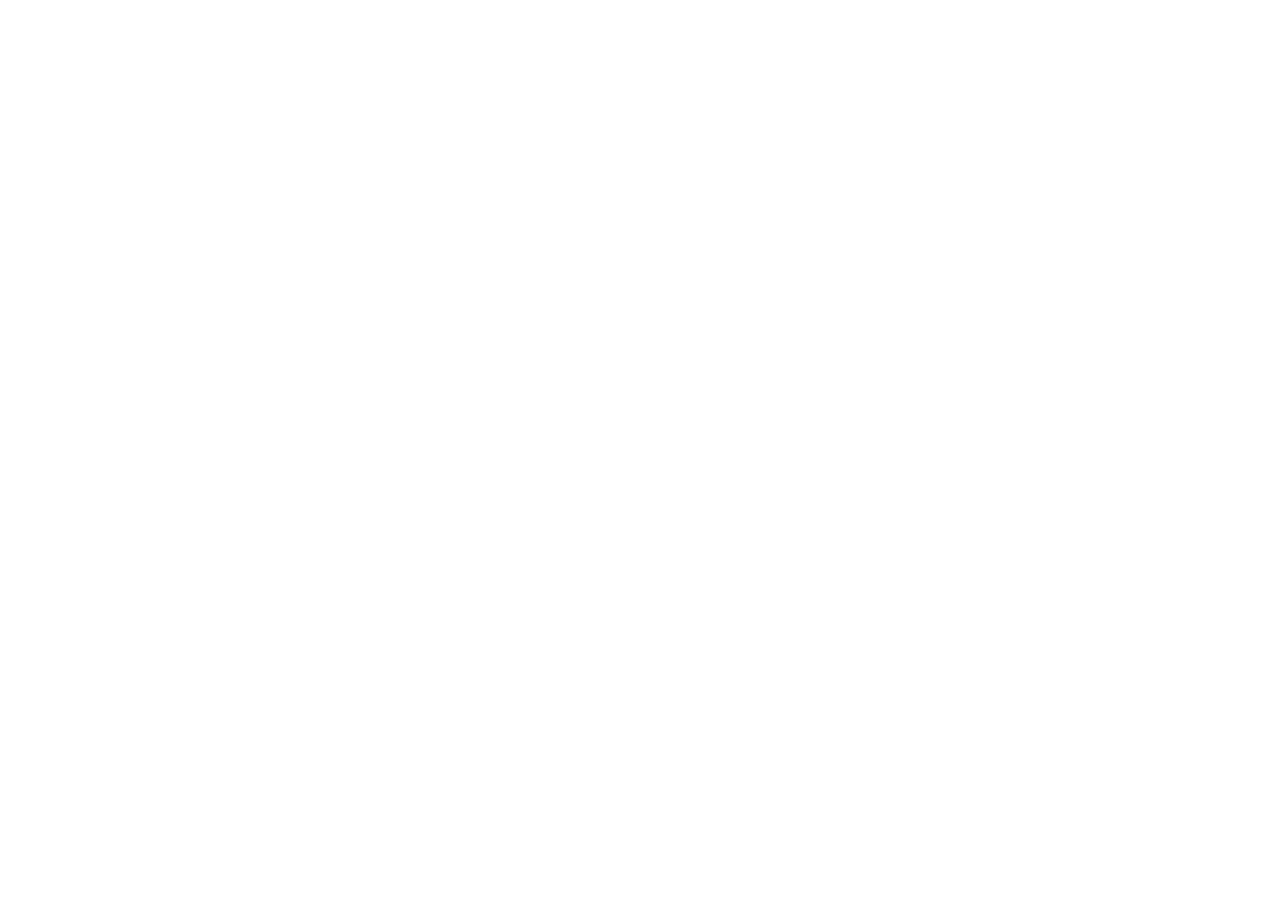
==== index.html @ 55285fa0 "Add app-ads.txt for AdMob verification" ====
<!DOCTYPE html>
<html lang="en">
<head>
    <meta charset="UTF-8">
    <meta name="viewport" content="width=device-width, initial-scale=1.0">
    <title>HomeGym Pro - Your Personal Fitness Companion</title>
    <meta http-equiv="refresh" content="0; url=https://gautam-u.github.io/fitjournal-website/">
</head>
<body>
    <p>Redirecting to <a href="https://gautam-u.github.io/fitjournal-website/">HomeGym Pro website</a>...</p>
</body>
</html>
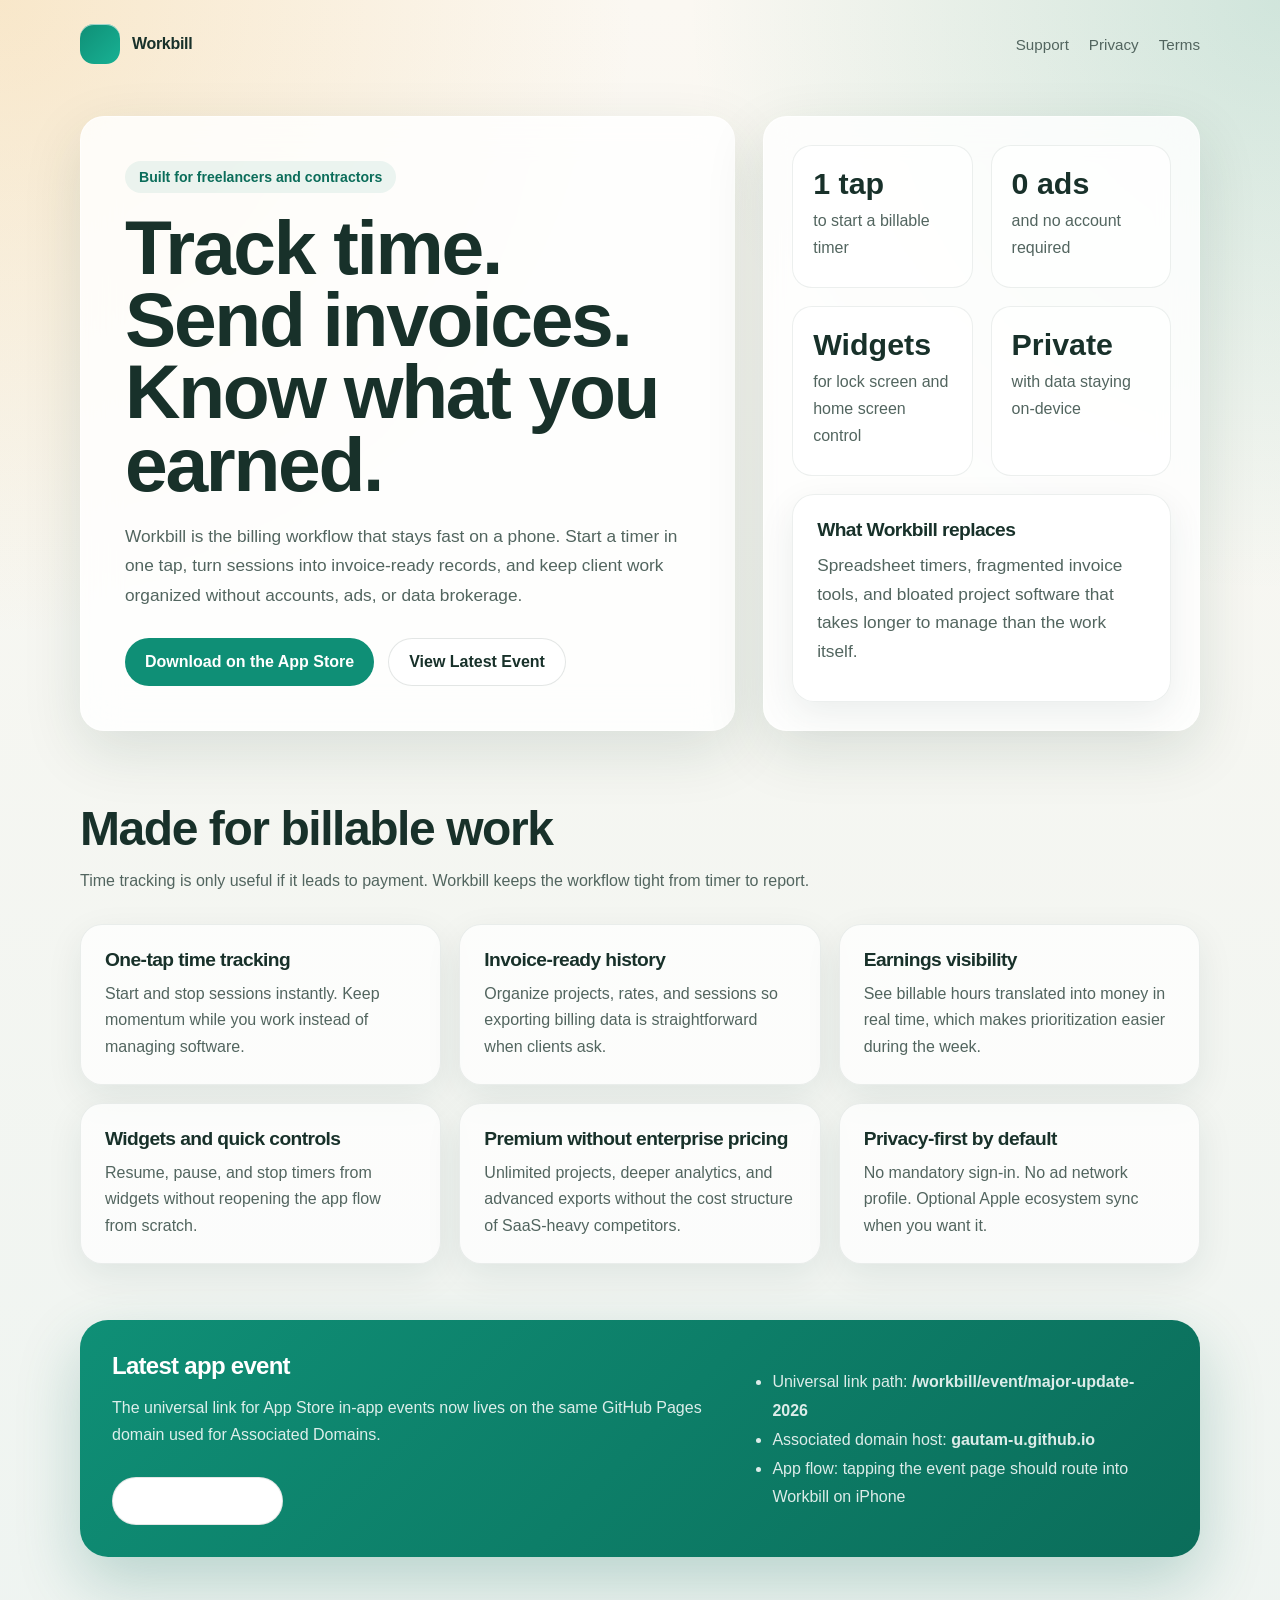
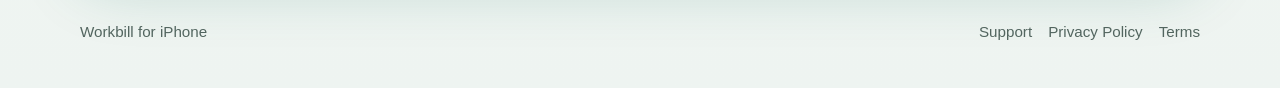
==== commit 8938c1c7: "feat: publish workbill website and event pages" ====
--- a/index.html
+++ b/index.html
@@ -3,10 +3,10 @@
 <head>
     <meta charset="UTF-8">
     <meta name="viewport" content="width=device-width, initial-scale=1.0">
-    <title>HomeGym Pro - Your Personal Fitness Companion</title>
-    <meta http-equiv="refresh" content="0; url=https://gautam-u.github.io/fitjournal-website/">
+    <title>Workbill</title>
+    <meta http-equiv="refresh" content="0; url=https://gautam-u.github.io/workbill/">
 </head>
 <body>
-    <p>Redirecting to <a href="https://gautam-u.github.io/fitjournal-website/">HomeGym Pro website</a>...</p>
+    <p>Redirecting to <a href="https://gautam-u.github.io/workbill/">Workbill website</a>...</p>
 </body>
 </html>
